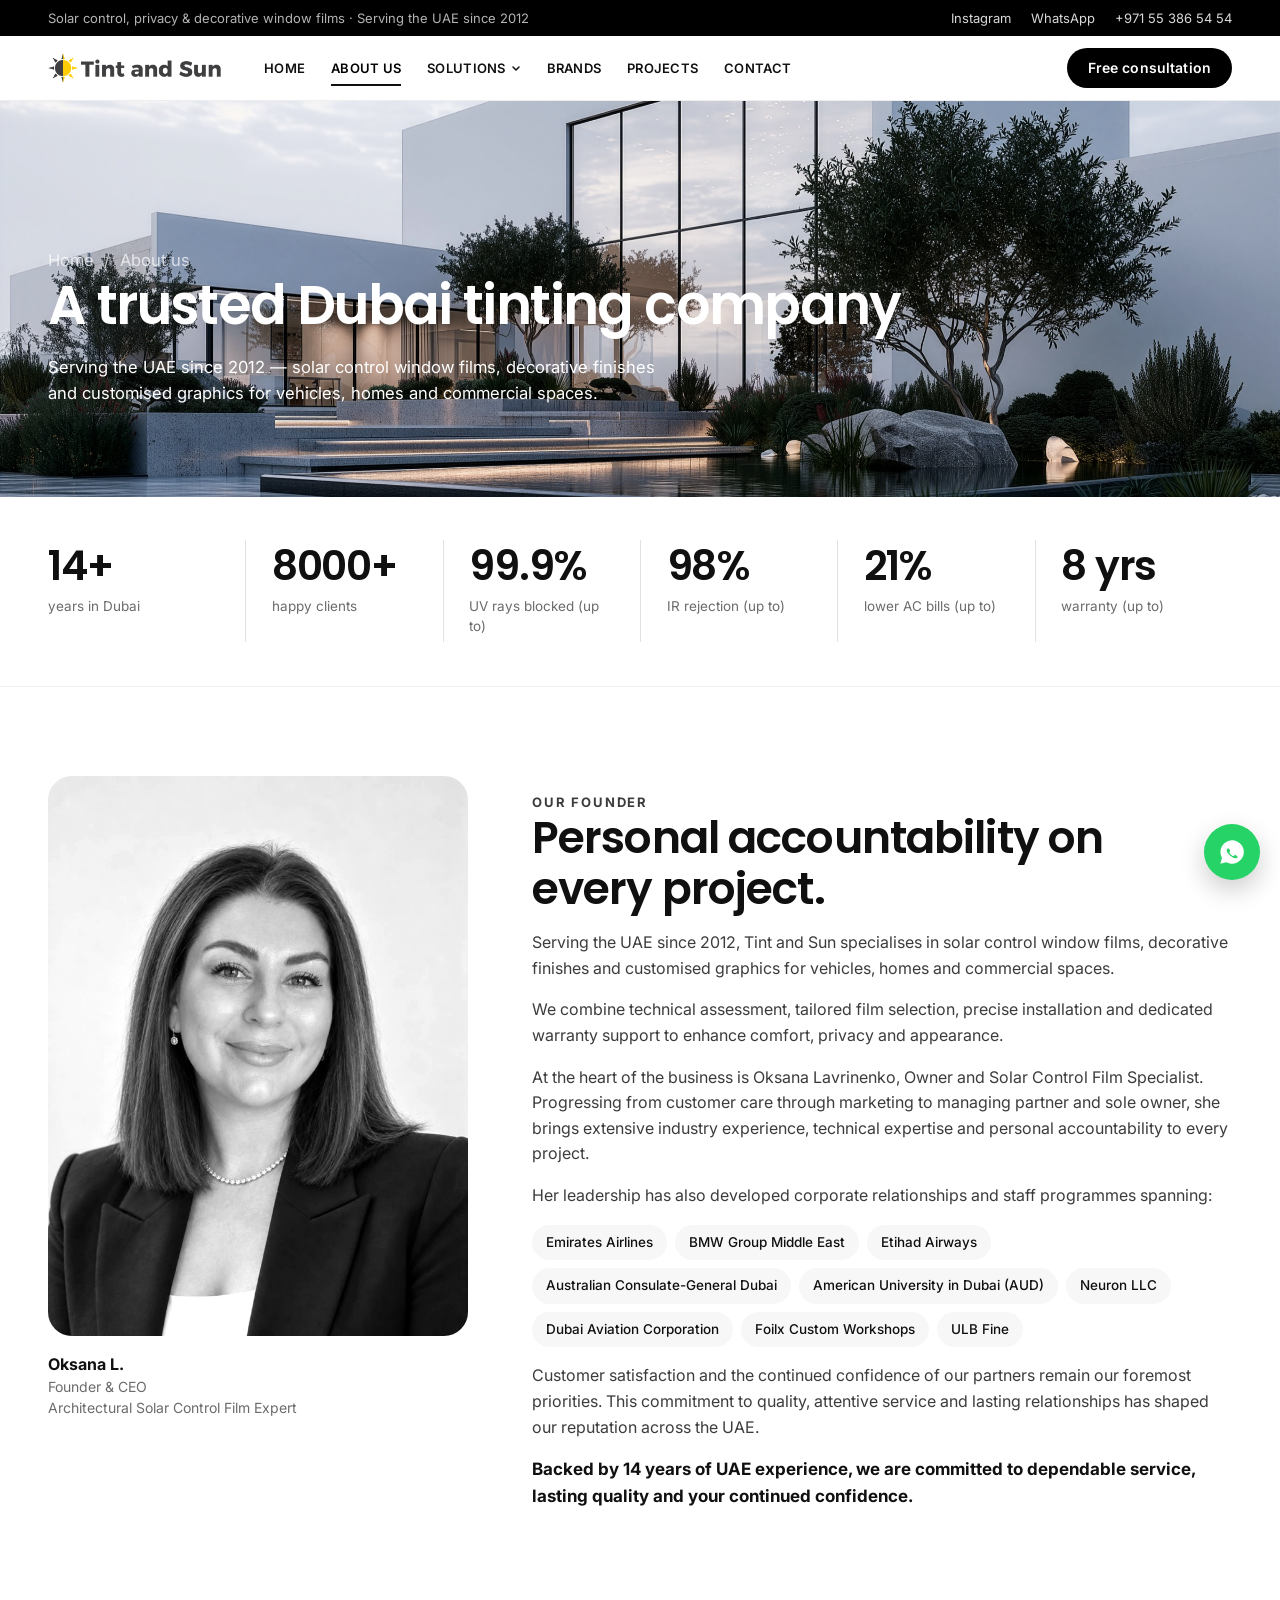
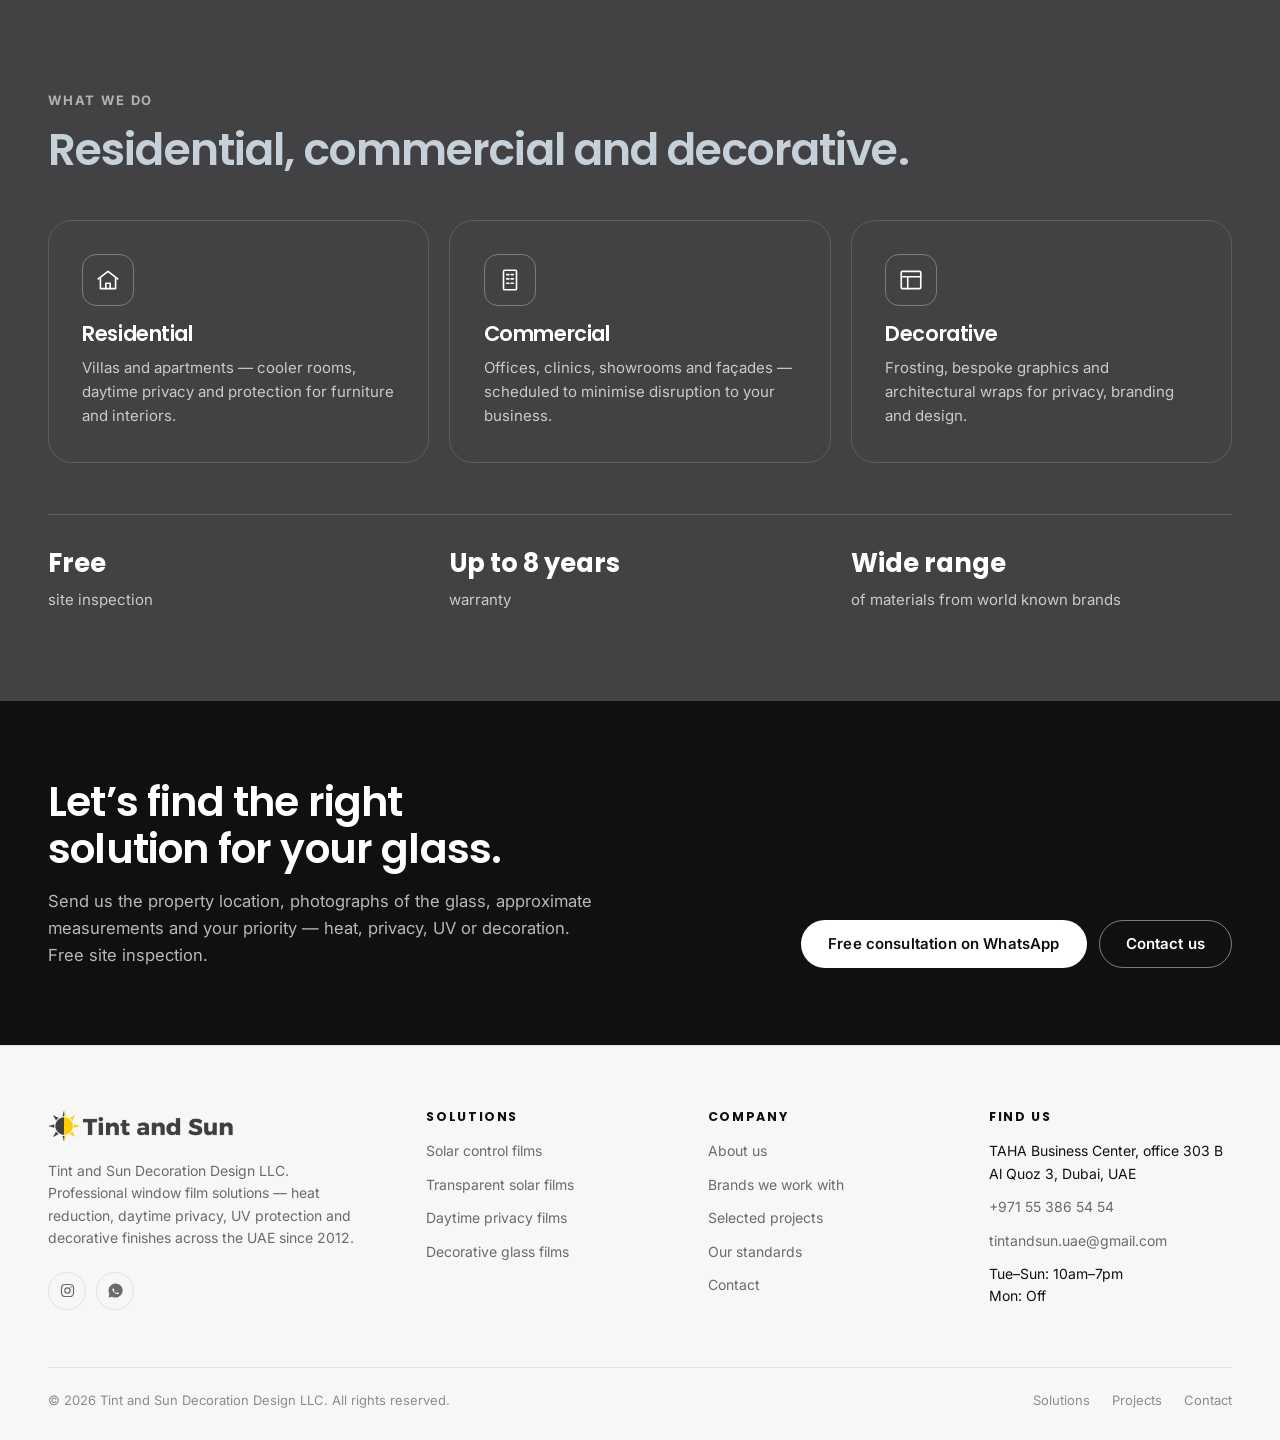
==== about.html @ 4c78ec6f "Tint and Sun website built from 2026 brochure Static multi-page site (8 pages) generated by build.py" ====
<!doctype html>
<html lang="en">
<head>
<meta charset="utf-8">
<meta name="viewport" content="width=device-width, initial-scale=1">
<title>About Us | Tint and Sun Dubai</title>
<meta name="description" content="A trusted Dubai tinting company since 2012, led by founder Oksana Lavrinenko, architectural solar control film expert.">
<link rel="icon" href="assets/img/favicon.png">
<link rel="preconnect" href="https://fonts.googleapis.com">
<link rel="preconnect" href="https://fonts.gstatic.com" crossorigin>
<link href="https://fonts.googleapis.com/css2?family=Inter:wght@400;500;600;700&family=Poppins:wght@300;400;500;600;700&display=swap" rel="stylesheet">
<link rel="stylesheet" href="assets/css/style.css?v=2">
</head>
<body>
<div class="utility">
  <div class="wrap">
    <div class="utility__left">
      <span class="utility__tag">Solar control, privacy &amp; decorative window films &middot; Serving the UAE since 2012</span>
    </div>
    <div class="utility__right">
      <a href="https://www.instagram.com/tint_and_sun/" target="_blank" rel="noopener">Instagram</a>
      <a href="https://wa.me/971553865454" target="_blank" rel="noopener">WhatsApp</a>
      <a href="tel:+971553865454">+971 55 386 54 54</a>
    </div>
  </div>
</div>

<header class="nav">
  <div class="wrap nav__inner">
    <a class="nav__logo" href="index.html" aria-label="Tint and Sun — home">
      <img src="assets/img/logo.png" alt="Tint and Sun">
    </a>
    <ul class="nav__menu"><li><a href="index.html">HOME</a></li><li><a href="about.html" class="is-active">ABOUT US</a></li><li class="nav__item--has-drop"><a href="solar-films.html">SOLUTIONS <svg width="10" height="10" viewBox="0 0 10 10" fill="none" aria-hidden="true"><path d="M2 4l3 3 3-3" stroke="currentColor" stroke-width="1.5" stroke-linecap="round" stroke-linejoin="round"/></svg></a><ul class="nav__drop"><li><a href="solar-films.html">SOLAR CONTROL FILMS</a></li><li><a href="privacy-films.html">DAYTIME PRIVACY FILMS</a></li><li><a href="decorative.html">DECORATIVE GLASS FILMS</a></li></ul></li><li><a href="brands.html">BRANDS</a></li><li><a href="projects.html">PROJECTS</a></li><li><a href="contact.html">CONTACT</a></li></ul>
    <div class="nav__actions">
      <a class="nav__phone" href="tel:+971553865454"><svg width="15" height="15" viewBox="0 0 16 16" fill="none" aria-hidden="true"><path d="M5.2 2.5 6.6 5 5.4 6.4a8.4 8.4 0 0 0 4.2 4.2L11 9.4l2.5 1.4v2.2c0 .6-.5 1-1.1 1C7 13.6 2.4 9 2.1 3.6c0-.6.4-1.1 1-1.1h2.1Z" stroke="currentColor" stroke-width="1.4" stroke-linejoin="round"/></svg>+971 55 386 54 54</a>
      <a class="btn btn--primary btn--sm" href="contact.html">Free consultation</a>
      <button class="nav__burger" type="button" aria-label="Menu" aria-expanded="false" aria-controls="drawer"><span></span></button>
    </div>
  </div>
</header>

<nav class="drawer" id="drawer" aria-label="Mobile">
  <ul><li><a href="index.html">HOME</a></li><li><a href="about.html">ABOUT US</a></li><li><a href="solar-films.html">SOLUTIONS</a><ul class="drawer__sub"><li><a href="solar-films.html">SOLAR CONTROL FILMS</a></li><li><a href="privacy-films.html">DAYTIME PRIVACY FILMS</a></li><li><a href="decorative.html">DECORATIVE GLASS FILMS</a></li></ul></li><li><a href="brands.html">BRANDS</a></li><li><a href="projects.html">PROJECTS</a></li><li><a href="contact.html">CONTACT</a></li></ul>
  <div class="drawer__cta">
    <a class="btn btn--primary" href="https://wa.me/971553865454" target="_blank" rel="noopener">Free consultation on WhatsApp</a>
    <a class="btn btn--ghost" href="tel:+971553865454">Call +971 55 386 54 54</a>
  </div>
</nav>
<main>
<section class="pagehero pagehero--img">
  <div class="pagehero__media"><img src="assets/img/hero.jpg" alt=""></div>
  <div class="wrap">
    <p class="pagehero__crumb"><a href="index.html">Home</a> &nbsp;/&nbsp; About us</p>
    <h1>A trusted Dubai tinting company</h1>
    <p>Serving the UAE since 2012 &mdash; solar control window films, decorative finishes and customised graphics for vehicles, homes and commercial spaces.</p>
  </div>
</section>

<section class="stats">
  <div class="wrap">
    <div class="stats__grid stats__grid--6">
      <div class="stats__item reveal"><div class="stats__num">14+</div><div class="stats__label">years in Dubai</div></div>
      <div class="stats__item reveal" data-delay="60"><div class="stats__num">8000+</div><div class="stats__label">happy clients</div></div>
      <div class="stats__item reveal" data-delay="120"><div class="stats__num">99.9%</div><div class="stats__label">UV rays blocked (up to)</div></div>
      <div class="stats__item reveal" data-delay="180"><div class="stats__num">98%</div><div class="stats__label">IR rejection (up to)</div></div>
      <div class="stats__item reveal" data-delay="240"><div class="stats__num">21%</div><div class="stats__label">lower AC bills (up to)</div></div>
      <div class="stats__item reveal" data-delay="300"><div class="stats__num">8 yrs</div><div class="stats__label">warranty (up to)</div></div>
    </div>
  </div>
</section>

<section class="section">
  <div class="wrap">
    <div class="founder">
      <figure class="founder__media reveal">
        <img src="assets/img/founder.jpg" alt="Oksana Lavrinenko, Founder and CEO of Tint and Sun">
        <figcaption><strong>Oksana L.</strong>Founder &amp; CEO<br>Architectural Solar Control Film Expert</figcaption>
      </figure>
      <div class="founder__text reveal" data-delay="100">
        <p class="eyebrow">Our founder</p>
        <h2 class="h-section">Personal accountability on every project.</h2>
        <p>Serving the UAE since 2012, Tint and Sun specialises in solar control window films, decorative finishes and customised graphics for vehicles, homes and commercial spaces.</p>
        <p>We combine technical assessment, tailored film selection, precise installation and dedicated warranty support to enhance comfort, privacy and appearance.</p>
        <p>At the heart of the business is Oksana Lavrinenko, Owner and Solar Control Film Specialist. Progressing from customer care through marketing to managing partner and sole owner, she brings extensive industry experience, technical expertise and personal accountability to every project.</p>
        <p>Her leadership has also developed corporate relationships and staff programmes spanning:</p>
        <ul class="chips">
          <li>Emirates Airlines</li><li>BMW Group Middle East</li><li>Etihad Airways</li><li>Australian Consulate-General Dubai</li>
          <li>American University in Dubai (AUD)</li><li>Neuron LLC</li><li>Dubai Aviation Corporation</li><li>Foilx Custom Workshops</li><li>ULB Fine</li>
        </ul>
        <p>Customer satisfaction and the continued confidence of our partners remain our foremost priorities. This commitment to quality, attentive service and lasting relationships has shaped our reputation across the UAE.</p>
        <p class="lead-strong">Backed by 14 years of UAE experience, we are committed to dependable service, lasting quality and your continued confidence.</p>
      </div>
    </div>
  </div>
</section>

<section class="section section--dark">
  <div class="wrap">
    <div class="section-head reveal">
      <p class="eyebrow">What we do</p>
      <h2 class="h-section">Residential, commercial and decorative.</h2>
    </div>
    <div class="grid grid--3">
      <div class="dark-card reveal"><span class="benefit__icon"><svg viewBox="0 0 24 24" fill="none" stroke="currentColor" stroke-width="1.5" stroke-linecap="round" stroke-linejoin="round" aria-hidden="true"><path d="M3 11 12 4l9 7"/><path d="M5 10v10h14V10"/><path d="M10 20v-5h4v5"/></svg></span><h3>Residential</h3><p>Villas and apartments &mdash; cooler rooms, daytime privacy and protection for furniture and interiors.</p></div>
      <div class="dark-card reveal" data-delay="80"><span class="benefit__icon"><svg viewBox="0 0 24 24" fill="none" stroke="currentColor" stroke-width="1.5" stroke-linecap="round" stroke-linejoin="round" aria-hidden="true"><rect x="6" y="3" width="12" height="18" rx="1"/><path d="M9 7h2M13 7h2M9 11h2M13 11h2M9 15h2M13 15h2"/></svg></span><h3>Commercial</h3><p>Offices, clinics, showrooms and façades &mdash; scheduled to minimise disruption to your business.</p></div>
      <div class="dark-card reveal" data-delay="160"><span class="benefit__icon"><svg viewBox="0 0 24 24" fill="none" stroke="currentColor" stroke-width="1.5" stroke-linecap="round" stroke-linejoin="round" aria-hidden="true"><rect x="3" y="4" width="18" height="16" rx="1"/><path d="M3 9h18M9 9v11"/></svg></span><h3>Decorative</h3><p>Frosting, bespoke graphics and architectural wraps for privacy, branding and design.</p></div>
    </div>
    <div class="facts reveal">
      <div><strong>Free</strong>site inspection</div>
      <div><strong>Up to 8 years</strong>warranty</div>
      <div><strong>Wide range</strong>of materials from world known brands</div>
    </div>
  </div>
</section>
</main>
<section class="cta-band">
  <div class="wrap">
    <div class="section-head--split section-head" style="margin-bottom:0">
      <div class="reveal">
        <h2>Let&rsquo;s find the right solution for your glass.</h2>
        <p>Send us the property location, photographs of the glass, approximate measurements and your priority &mdash; heat, privacy, UV or decoration. Free site inspection.</p>
      </div>
      <div class="btn-row reveal" style="margin-top:0">
        <a class="btn btn--primary" href="https://wa.me/971553865454" target="_blank" rel="noopener">Free consultation on WhatsApp</a>
        <a class="btn btn--ghost" href="contact.html">Contact us</a>
      </div>
    </div>
  </div>
</section>
<footer class="footer">
  <div class="wrap">
    <div class="footer__top">
      <div class="footer__brand">
        <img src="assets/img/logo.png" alt="Tint and Sun">
        <p>Tint and Sun Decoration Design LLC. Professional window film solutions &mdash; heat reduction, daytime privacy, UV protection and decorative finishes across the UAE since 2012.</p>
        <div class="footer__social">
          <a href="https://www.instagram.com/tint_and_sun/" target="_blank" rel="noopener" aria-label="Instagram"><svg viewBox="0 0 24 24" fill="none" stroke="currentColor" stroke-width="1.7"><rect x="3.5" y="3.5" width="17" height="17" rx="5"/><circle cx="12" cy="12" r="3.8"/><circle cx="17" cy="7" r="1" fill="currentColor" stroke="none"/></svg></a>
          <a href="https://wa.me/971553865454" target="_blank" rel="noopener" aria-label="WhatsApp"><svg viewBox="0 0 24 24" fill="currentColor"><path d="M12 2a10 10 0 0 0-8.6 15L2 22l5.2-1.3A10 10 0 1 0 12 2Zm5.2 14c-.2.6-1.2 1.2-1.7 1.2-.5.1-1 .1-1.6-.1-.4-.1-.9-.3-1.5-.6a11 11 0 0 1-4.2-3.8c-.3-.5-.7-1.2-.7-2s.4-1.2.6-1.4c.2-.2.4-.3.6-.3h.4c.1 0 .3 0 .5.4l.7 1.6c0 .1.1.3 0 .4l-.3.5-.2.3c-.1.1-.2.2 0 .5.2.3.6 1 1.3 1.6.9.8 1.6 1 1.9 1.2.2.1.4.1.5-.1l.6-.7c.2-.2.3-.2.5-.1l1.5.7c.2.1.4.2.4.3.1.1.1.4 0 .8Z"/></svg></a>
        </div>
      </div>

      <div>
        <h4>Solutions</h4>
        <ul>
          <li><a href="solar-films.html">Solar control films</a></li>
          <li><a href="solar-films.html#transparent">Transparent solar films</a></li>
          <li><a href="privacy-films.html">Daytime privacy films</a></li>
          <li><a href="decorative.html">Decorative glass films</a></li>
        </ul>
      </div>

      <div>
        <h4>Company</h4>
        <ul>
          <li><a href="about.html">About us</a></li>
          <li><a href="brands.html">Brands we work with</a></li>
          <li><a href="projects.html">Selected projects</a></li>
          <li><a href="contact.html#standards">Our standards</a></li>
          <li><a href="contact.html">Contact</a></li>
        </ul>
      </div>

      <div>
        <h4>Find us</h4>
        <ul>
          <li>TAHA Business Center, office 303 B<br>Al Quoz 3, Dubai, UAE</li>
          <li><a href="tel:+971553865454">+971 55 386 54 54</a></li>
          <li><a href="mailto:tintandsun.uae@gmail.com">tintandsun.uae@gmail.com</a></li>
          <li>Tue&ndash;Sun: 10am&ndash;7pm<br>Mon: Off</li>
        </ul>
      </div>
    </div>

    <div class="footer__bottom">
      <span>&copy; 2026 Tint and Sun Decoration Design LLC. All rights reserved.</span>
      <nav>
        <a href="solar-films.html">Solutions</a>
        <a href="projects.html">Projects</a>
        <a href="contact.html">Contact</a>
      </nav>
    </div>
  </div>
</footer>

<a class="fab" href="https://wa.me/971553865454" target="_blank" rel="noopener" aria-label="Chat on WhatsApp"><svg viewBox="0 0 24 24" fill="currentColor"><path d="M12 2a10 10 0 0 0-8.6 15L2 22l5.2-1.3A10 10 0 1 0 12 2Zm5.2 14c-.2.6-1.2 1.2-1.7 1.2-.5.1-1 .1-1.6-.1-.4-.1-.9-.3-1.5-.6a11 11 0 0 1-4.2-3.8c-.3-.5-.7-1.2-.7-2s.4-1.2.6-1.4c.2-.2.4-.3.6-.3h.4c.1 0 .3 0 .5.4l.7 1.6c0 .1.1.3 0 .4l-.3.5-.2.3c-.1.1-.2.2 0 .5.2.3.6 1 1.3 1.6.9.8 1.6 1 1.9 1.2.2.1.4.1.5-.1l.6-.7c.2-.2.3-.2.5-.1l1.5.7c.2.1.4.2.4.3.1.1.1.4 0 .8Z"/></svg></a>

<script src="assets/js/main.js"></script>
</body>
</html>
---- assets/css/style.css ----
/* =========================================================
   Tint & Sun — window film site (design system from tintandsun v1)
   ========================================================= */

:root{
  --black:#000000;
  --ink:#101010;
  --ink-2:#3c3c3c;
  --muted:#6b6b6b;
  --muted-2:#8c8c8c;
  --line:#e2e2e2;
  --line-soft:#eeeeee;
  --bg:#ffffff;
  --bg-alt:#f7f7f7;
  --bg-soft:#fafafa;
  --blue:#1428a0;
  --blue-link:#2189ff;
  --radius-card:16px;
  --radius-lg:24px;
  --radius-pill:100px;
  --nav-h:64px;
  --util-h:36px;
  --maxw:1440px;
  --pad:clamp(20px,4vw,48px);
  --ease:cubic-bezier(.25,.46,.45,.94);
}

*,*::before,*::after{box-sizing:border-box;}

html{-webkit-text-size-adjust:100%;scroll-behavior:smooth;scroll-padding-top:calc(var(--nav-h) + 20px);}

body{
  margin:0;
  background:var(--bg);
  color:var(--ink);
  font-family:"Inter","SamsungOne","Helvetica Neue",Helvetica,Arial,sans-serif;
  font-size:16px;
  line-height:1.6;
  -webkit-font-smoothing:antialiased;
  -moz-osx-font-smoothing:grayscale;
}

img{max-width:100%;display:block;}
a{color:inherit;text-decoration:none;}
button{font:inherit;color:inherit;}

h1,h2,h3,h4{
  font-family:"Poppins","SamsungSharpSans","Inter",Helvetica,Arial,sans-serif;
  font-weight:600;
  letter-spacing:-.02em;
  line-height:1.15;
  margin:0;
}

::selection{background:var(--ink);color:#fff;}

/* ---------- layout ---------- */
.wrap{max-width:var(--maxw);margin:0 auto;padding-left:var(--pad);padding-right:var(--pad);}
.wrap--narrow{max-width:1040px;}
.section{padding:clamp(56px,7vw,104px) 0;}
.section--alt{background:var(--bg-alt);}
.section--tight{padding:clamp(40px,5vw,72px) 0;}

.eyebrow{
  font-size:13px;font-weight:700;letter-spacing:.14em;text-transform:uppercase;
  color:var(--muted);margin:0 0 14px;
}
.h-section{font-size:clamp(28px,3.6vw,44px);}
.h-sub{
  margin:16px 0 0;max-width:62ch;color:var(--ink-2);
  font-size:clamp(15px,1.3vw,18px);
}
.section-head{margin-bottom:clamp(28px,3.5vw,48px);}
.section-head--split{display:flex;align-items:flex-end;justify-content:space-between;gap:24px;flex-wrap:wrap;}

/* ---------- buttons ---------- */
.btn{
  display:inline-flex;align-items:center;justify-content:center;gap:8px;
  height:48px;padding:0 26px;border-radius:var(--radius-pill);
  font-size:15px;font-weight:600;letter-spacing:.01em;
  border:1px solid transparent;cursor:pointer;white-space:nowrap;
  transition:background .25s var(--ease),color .25s var(--ease),border-color .25s var(--ease),transform .25s var(--ease);
}
.btn:hover{transform:translateY(-1px);}
.btn--primary{background:var(--black);color:#fff;}
.btn--primary:hover{background:#2b2b2b;}
.btn--ghost{border-color:var(--ink);color:var(--ink);background:transparent;}
.btn--ghost:hover{background:var(--ink);color:#fff;}
.btn--blue{background:var(--blue);color:#fff;}
.btn--blue:hover{background:#0d1f80;}
.btn--sm{height:40px;padding:0 20px;font-size:14px;}
.btn-row{display:flex;flex-wrap:wrap;gap:12px;margin-top:28px;}

.link-arrow{
  display:inline-flex;align-items:center;gap:6px;
  font-size:15px;font-weight:600;color:var(--blue-link);
}
.link-arrow svg{transition:transform .25s var(--ease);}
.link-arrow:hover svg{transform:translateX(4px);}

/* ---------- utility bar ---------- */
.utility{
  background:var(--black);color:#fff;font-size:13px;
  height:var(--util-h);display:flex;align-items:center;
}
.utility .wrap{display:flex;align-items:center;justify-content:space-between;gap:16px;width:100%;}
.utility a{color:#fff;opacity:.85;transition:opacity .2s;}
.utility a:hover{opacity:1;}
.utility__left{display:flex;gap:20px;align-items:center;}
.utility__right{display:flex;gap:20px;align-items:center;white-space:nowrap;}
.utility__tag{opacity:.7;}

/* ---------- nav ---------- */
.nav{
  position:sticky;top:0;z-index:80;
  background:rgba(255,255,255,.92);
  backdrop-filter:saturate(180%) blur(14px);
  -webkit-backdrop-filter:saturate(180%) blur(14px);
  border-bottom:1px solid var(--line-soft);
}
.nav__inner{display:flex;align-items:center;gap:24px;height:var(--nav-h);}
.nav__logo{flex:0 0 auto;display:flex;align-items:center;}
.nav__logo img{height:26px;width:auto;}
.nav__menu{
  display:flex;align-items:center;gap:4px;margin:0 auto 0 8px;
  list-style:none;padding:0;
}
.nav__menu > li{position:relative;}
.nav__menu a,.nav__menu button{
  display:flex;align-items:center;gap:5px;
  padding:0 11px;height:var(--nav-h);white-space:nowrap;
  font-size:13px;font-weight:600;letter-spacing:.02em;text-transform:uppercase;
  background:none;border:0;cursor:pointer;color:var(--ink);
  position:relative;transition:color .2s;
}
.nav__menu a::after{
  content:"";position:absolute;left:11px;right:11px;bottom:14px;height:2px;
  background:var(--ink);transform:scaleX(0);transform-origin:left;
  transition:transform .3s var(--ease);
}
.nav__menu a:hover::after,.nav__menu a.is-active::after{transform:scaleX(1);}
.nav__menu a.is-active{color:var(--black);}

.nav__drop{
  position:absolute;top:calc(var(--nav-h) - 6px);left:0;min-width:250px;
  background:#fff;border:1px solid var(--line);border-radius:var(--radius-card);
  box-shadow:0 18px 44px rgba(0,0,0,.12);
  padding:8px;list-style:none;margin:0;
  opacity:0;visibility:hidden;transform:translateY(8px);
  transition:opacity .22s var(--ease),transform .22s var(--ease),visibility .22s;
}
.nav__item--has-drop:hover .nav__drop,
.nav__item--has-drop:focus-within .nav__drop{opacity:1;visibility:visible;transform:translateY(0);}
.nav__drop a{height:44px;padding:0 14px;border-radius:10px;text-transform:uppercase;font-size:13px;}
.nav__drop a::after{display:none;}
.nav__drop a:hover{background:var(--bg-alt);}

.nav__actions{display:flex;align-items:center;gap:10px;flex:0 0 auto;}
.nav__phone{
  display:inline-flex;align-items:center;gap:7px;font-size:14px;font-weight:600;
  white-space:nowrap;
}
.nav__phone:hover{color:var(--blue);}

.nav__burger{
  display:none;width:44px;height:44px;border:0;background:none;cursor:pointer;
  align-items:center;justify-content:center;border-radius:50%;
}
.nav__burger:hover{background:var(--bg-alt);}
.nav__burger span{display:block;width:20px;height:2px;background:var(--ink);position:relative;transition:background .2s;}
.nav__burger span::before,.nav__burger span::after{
  content:"";position:absolute;left:0;width:20px;height:2px;background:var(--ink);
  transition:transform .3s var(--ease),top .3s var(--ease);
}
.nav__burger span::before{top:-6px;}
.nav__burger span::after{top:6px;}
body.menu-open .nav__burger span{background:transparent;}
body.menu-open .nav__burger span::before{top:0;transform:rotate(45deg);}
body.menu-open .nav__burger span::after{top:0;transform:rotate(-45deg);}

/* mobile drawer */
.drawer{
  position:fixed;inset:var(--nav-h) 0 0 0;z-index:70;background:#fff;
  padding:16px var(--pad) 48px;overflow-y:auto;
  transform:translateY(-8px);opacity:0;visibility:hidden;
  transition:opacity .28s var(--ease),transform .28s var(--ease),visibility .28s;
}
body.menu-open .drawer{opacity:1;visibility:visible;transform:translateY(0);}
.drawer ul{list-style:none;margin:0;padding:0;}
.drawer > ul > li{border-bottom:1px solid var(--line-soft);}
.drawer a{
  display:block;padding:17px 2px;font-size:15px;font-weight:600;
  letter-spacing:.04em;text-transform:uppercase;
}
.drawer__sub a{padding:12px 2px 12px 18px;font-size:13.5px;color:var(--muted);font-weight:500;}
.drawer__cta{margin-top:28px;display:flex;flex-direction:column;gap:10px;}
.drawer__cta .btn{width:100%;}

/* ---------- hero ---------- */
.hero{position:relative;isolation:isolate;overflow:hidden;background:#eef1f3;}
.hero__media{position:absolute;inset:0;z-index:-2;}
.hero__media img{width:100%;height:100%;object-fit:cover;object-position:center 62%;}
.hero__inner{
  min-height:min(92vh,780px);
  display:flex;flex-direction:column;justify-content:space-between;
  padding-top:clamp(40px,5vw,72px);padding-bottom:clamp(32px,4vw,56px);
}
.hero__content{max-width:660px;}
.hero__bottom{max-width:660px;}
.hero__eyebrow{
  display:inline-flex;align-items:center;gap:9px;
  font-size:12.5px;font-weight:700;letter-spacing:.16em;text-transform:uppercase;
  color:var(--ink-2);margin-bottom:22px;
}
.hero__eyebrow::before{content:"";width:26px;height:1.5px;background:var(--ink);}
.hero .hero__lede{
  margin:0;max-width:min(30ch,660px);
  font-family:"Poppins","SamsungSharpSans","Inter",Helvetica,Arial,sans-serif;
  font-size:clamp(25px,3.1vw,42px);font-weight:600;
  line-height:1.14;letter-spacing:-.03em;color:var(--ink);
}
.hero__note{margin-top:26px;font-size:13.5px;color:var(--muted);letter-spacing:.02em;}

/* page hero (inner pages) */
.pagehero{background:var(--bg-alt);padding:clamp(48px,6vw,88px) 0 clamp(40px,5vw,64px);border-bottom:1px solid var(--line-soft);}
.pagehero__crumb{font-size:13px;color:var(--muted);margin-bottom:16px;}
.pagehero__crumb a:hover{color:var(--ink);}
.pagehero h1{font-size:clamp(30px,4.4vw,54px);letter-spacing:-.03em;}
.pagehero p{margin:18px 0 0;max-width:64ch;color:var(--ink-2);font-size:clamp(15px,1.3vw,18px);}

/* ---------- stat bar ---------- */
.stats{border-bottom:1px solid var(--line-soft);}
.stats__grid{
  display:grid;grid-template-columns:repeat(4,1fr);
  padding:clamp(28px,3.4vw,44px) 0;
}
.stats__item{padding:6px clamp(12px,2vw,28px);border-left:1px solid var(--line);}
.stats__item:first-child{border-left:0;padding-left:0;}
.stats__num{
  font-family:"Poppins","Inter",sans-serif;font-weight:600;letter-spacing:-.03em;
  font-size:clamp(28px,3.2vw,42px);line-height:1;
}
.stats__label{margin-top:10px;font-size:13.5px;color:var(--muted);line-height:1.45;}

/* ---------- cards ---------- */
.grid{display:grid;gap:clamp(16px,1.6vw,24px);}
.grid--3{grid-template-columns:repeat(3,1fr);}
.grid--4{grid-template-columns:repeat(4,1fr);}
.grid--2{grid-template-columns:repeat(2,1fr);}

.card{
  position:relative;background:var(--bg-alt);border-radius:var(--radius-lg);
  padding:clamp(26px,2.6vw,38px);overflow:hidden;
  display:flex;flex-direction:column;
  transition:transform .35s var(--ease),box-shadow .35s var(--ease),background .35s var(--ease);
}
.card:hover{transform:translateY(-4px);box-shadow:0 20px 46px rgba(0,0,0,.09);}
.card--white{background:#fff;border:1px solid var(--line);}
.card__idx{font-size:13px;font-weight:700;color:var(--muted-2);letter-spacing:.1em;}
.card h3{font-size:clamp(19px,1.7vw,23px);margin-top:14px;line-height:1.25;}
.card p{color:var(--ink-2);font-size:15px;margin:12px 0 0;}
.card__foot{margin-top:auto;padding-top:26px;}
.card__icon{
  width:48px;height:48px;border-radius:14px;background:var(--ink);color:#fff;
  display:flex;align-items:center;justify-content:center;margin-bottom:20px;
}
.card__icon svg{width:24px;height:24px;}

/* service tile — tinted-glass panels, no photography */
.tile{
  position:relative;border-radius:var(--radius-lg);overflow:hidden;background:var(--bg-alt);
  min-height:430px;display:flex;flex-direction:column;justify-content:flex-end;
  padding:clamp(26px,2.6vw,36px);color:var(--ink);isolation:isolate;
  transition:transform .4s var(--ease),box-shadow .4s var(--ease);
}
.tile:hover{transform:translateY(-4px);box-shadow:0 24px 52px rgba(0,0,0,.12);}
.tile__glass{
  position:absolute;left:0;right:0;top:0;height:62%;z-index:-2;overflow:hidden;
}
.tile__glass::before{
  content:"";position:absolute;inset:-20% -10% 0 -10%;
  background:linear-gradient(150deg,#dfe6ea 0%,#f2f5f6 40%,#c9d4da 100%);
  transform:skewY(-4deg);transition:transform .8s var(--ease);
}
.tile:hover .tile__glass::before{transform:skewY(-4deg) scale(1.06);}
.tile__glass::after{
  content:"";position:absolute;inset:0;
  background:repeating-linear-gradient(105deg,rgba(255,255,255,.6) 0 1px,rgba(255,255,255,0) 1px 34px);
}
.tile--b .tile__glass::before{background:linear-gradient(150deg,#e7e3dc 0%,#f6f4f1 42%,#d6cec3 100%);}
.tile--c .tile__glass::before{background:linear-gradient(150deg,#dcdfe6 0%,#f3f4f7 42%,#c4c8d3 100%);}
.tile::after{
  content:"";position:absolute;inset:0;z-index:-1;
  background:linear-gradient(to top,#fff 34%,rgba(255,255,255,.86) 50%,rgba(255,255,255,0) 66%);
}
.tile h3{font-size:clamp(20px,1.8vw,25px);}
.tile p{margin:10px 0 0;color:var(--ink-2);font-size:15px;}
.tile .link-arrow{margin-top:20px;}
.tile .eyebrow{color:var(--ink-2);}

/* ---------- feature list ---------- */
.feature{
  display:flex;gap:18px;padding:26px 0;border-top:1px solid var(--line);
}
.feature:last-child{border-bottom:1px solid var(--line);}
.feature__no{
  font-size:13px;font-weight:700;color:var(--muted-2);min-width:34px;padding-top:4px;letter-spacing:.06em;
}
.feature h3{font-size:clamp(17px,1.5vw,21px);}
.feature p{margin:8px 0 0;color:var(--ink-2);font-size:15px;max-width:70ch;}

/* ---------- split ---------- */
.split{display:grid;grid-template-columns:1fr 1fr;gap:clamp(28px,4vw,72px);align-items:center;}
.split__media{border-radius:var(--radius-lg);overflow:hidden;background:var(--bg-alt);}
.split__media img{width:100%;height:100%;object-fit:cover;aspect-ratio:4/3;}
.split p{color:var(--ink-2);}
.split p + p{margin-top:16px;}

/* ---------- price ---------- */
.price-card{
  background:#fff;border:1px solid var(--line);border-radius:var(--radius-lg);
  padding:clamp(24px,2.4vw,34px);display:flex;flex-direction:column;
  transition:border-color .3s var(--ease),box-shadow .3s var(--ease),transform .3s var(--ease);
}
.price-card:hover{border-color:var(--ink);transform:translateY(-4px);box-shadow:0 18px 40px rgba(0,0,0,.08);}
.price-card--featured{background:var(--ink);color:#fff;border-color:var(--ink);}
.price-card--featured .price-card__type,
.price-card--featured .spec dt{color:rgba(255,255,255,.6);}
.price-card--featured .spec dd{color:#fff;}
.price-card--featured .spec div{border-color:rgba(255,255,255,.16);}
.price-card__badge{
  align-self:flex-start;font-size:11.5px;font-weight:700;letter-spacing:.12em;text-transform:uppercase;
  background:var(--blue);color:#fff;padding:6px 12px;border-radius:var(--radius-pill);margin-bottom:16px;
}
.price-card__type{font-size:12.5px;font-weight:700;letter-spacing:.13em;text-transform:uppercase;color:var(--muted);}
.price-card h3{font-size:clamp(20px,1.8vw,24px);margin-top:10px;}
.price-card__amount{
  font-family:"Poppins","Inter",sans-serif;font-weight:600;letter-spacing:-.03em;
  font-size:clamp(28px,3vw,38px);margin-top:20px;line-height:1;
}
.price-card__amount small{font-size:14px;font-weight:500;letter-spacing:0;color:var(--muted);display:block;margin-top:8px;}
.price-card--featured .price-card__amount small{color:rgba(255,255,255,.65);}

.spec{margin:24px 0 0;padding:0;}
.spec div{display:flex;justify-content:space-between;gap:16px;padding:11px 0;border-top:1px solid var(--line-soft);}
.spec dt{margin:0;font-size:13.5px;color:var(--muted);}
.spec dd{margin:0;font-size:13.5px;font-weight:600;text-align:right;}

.checklist{list-style:none;margin:22px 0 0;padding:0;}
.checklist li{position:relative;padding:8px 0 8px 28px;font-size:15px;color:var(--ink-2);}
.checklist li::before{
  content:"";position:absolute;left:2px;top:15px;width:13px;height:7px;
  border-left:2px solid var(--blue);border-bottom:2px solid var(--blue);
  transform:rotate(-45deg);
}
.checklist--light li{color:rgba(255,255,255,.86);}
.checklist--light li::before{border-color:#fff;}

/* table */
.table-scroll{overflow-x:auto;-webkit-overflow-scrolling:touch;border-radius:var(--radius-card);border:1px solid var(--line);}
table.spec-table{width:100%;border-collapse:collapse;min-width:760px;background:#fff;}
.spec-table th,.spec-table td{padding:16px 20px;text-align:left;font-size:14.5px;border-bottom:1px solid var(--line-soft);}
.spec-table thead th{
  background:var(--bg-alt);font-size:12px;font-weight:700;letter-spacing:.1em;text-transform:uppercase;color:var(--muted);
  white-space:nowrap;
}
.spec-table tbody tr:last-child td{border-bottom:0;}
.spec-table tbody tr:hover{background:var(--bg-soft);}
.spec-table td:first-child{font-weight:600;}
.spec-table .num{font-weight:600;white-space:nowrap;}

/* ---------- accordion ---------- */
.acc{border-top:1px solid var(--line);}
.acc__item{border-bottom:1px solid var(--line);}
.acc__btn{
  width:100%;background:none;border:0;cursor:pointer;text-align:left;
  display:flex;align-items:flex-start;justify-content:space-between;gap:24px;
  padding:24px 0;font-size:clamp(16px,1.4vw,19px);font-weight:600;
  font-family:"Poppins","Inter",sans-serif;letter-spacing:-.01em;
  transition:color .2s;
}
.acc__btn:hover{color:var(--blue);}
.acc__sign{position:relative;flex:0 0 auto;width:18px;height:18px;margin-top:5px;}
.acc__sign::before,.acc__sign::after{
  content:"";position:absolute;left:0;top:8px;width:18px;height:2px;background:currentColor;
  transition:transform .3s var(--ease);
}
.acc__sign::after{transform:rotate(90deg);}
.acc__item.is-open .acc__sign::after{transform:rotate(0);}
.acc__panel{overflow:hidden;height:0;transition:height .35s var(--ease);}
.acc__panel-inner{padding:0 0 26px;max-width:78ch;color:var(--ink-2);font-size:15.5px;}
.acc__panel-inner p{margin:0 0 12px;}
.acc__panel-inner p:last-child{margin-bottom:0;}
.acc__panel-inner ul{margin:12px 0 0;padding-left:20px;}
.acc__panel-inner li{margin-bottom:8px;}

/* ---------- gallery ---------- */
.gal{display:grid;grid-template-columns:repeat(3,1fr);gap:clamp(12px,1.4vw,20px);}
.gal__cell{
  position:relative;border-radius:var(--radius-card);overflow:hidden;background:var(--bg-alt);
  aspect-ratio:4/3;display:flex;align-items:flex-end;padding:20px;
}
.gal__cell img{position:absolute;inset:0;width:100%;height:100%;object-fit:cover;transition:transform .7s var(--ease);}
.gal__cell:hover img{transform:scale(1.05);}
.gal__cell span{
  position:relative;z-index:1;font-size:13px;font-weight:600;letter-spacing:.06em;text-transform:uppercase;
  color:var(--ink);background:rgba(255,255,255,.9);padding:8px 14px;border-radius:var(--radius-pill);
  backdrop-filter:blur(6px);
}
.gal__placeholder{
  position:absolute;inset:0;
  background:linear-gradient(135deg,#eceef0 0%,#f7f8f9 48%,#e3e6e9 100%);
}
.gal__placeholder::after{
  content:"";position:absolute;inset:0;
  background:repeating-linear-gradient(115deg,rgba(255,255,255,.55) 0 2px,transparent 2px 26px);
}

/* ---------- partners ---------- */
.brands{display:grid;grid-template-columns:repeat(4,1fr);gap:1px;background:var(--line);border:1px solid var(--line);border-radius:var(--radius-card);overflow:hidden;}
.brand{
  background:#fff;display:flex;align-items:center;justify-content:center;
  min-height:118px;padding:20px;
  font-family:"Poppins","Inter",sans-serif;font-weight:600;font-size:clamp(15px,1.4vw,19px);
  letter-spacing:-.01em;color:var(--ink-2);
  transition:background .3s var(--ease),color .3s var(--ease);
}
.brand:hover{background:var(--bg-alt);color:var(--black);}

/* ---------- contact ---------- */
.contact-grid{display:grid;grid-template-columns:0.85fr 1.15fr;gap:clamp(32px,4vw,72px);}
.info-block + .info-block{margin-top:30px;padding-top:30px;border-top:1px solid var(--line);}
.info-block h3{font-size:12.5px;font-weight:700;letter-spacing:.13em;text-transform:uppercase;color:var(--muted);}
.info-block p,.info-block a{display:block;margin:10px 0 0;font-size:16.5px;line-height:1.5;}
.info-block a:hover{color:var(--blue);}

.form{display:grid;gap:16px;}
.form__row{display:grid;grid-template-columns:1fr 1fr;gap:16px;}
.field{position:relative;}
.field label{
  position:absolute;left:16px;top:16px;font-size:15px;color:var(--muted);
  pointer-events:none;transition:all .2s var(--ease);background:#fff;padding:0 5px;
}
.field input,.field textarea{
  width:100%;padding:16px;border:1px solid var(--line);border-radius:10px;
  font:inherit;font-size:15px;background:#fff;color:var(--ink);
  transition:border-color .2s,box-shadow .2s;
}
.field textarea{min-height:150px;resize:vertical;}
.field input:focus,.field textarea:focus{
  outline:none;border-color:var(--ink);box-shadow:0 0 0 3px rgba(0,0,0,.06);
}
.field input:focus + label,
.field input:not(:placeholder-shown) + label,
.field textarea:focus + label,
.field textarea:not(:placeholder-shown) + label{
  top:-9px;left:12px;font-size:12px;color:var(--ink);font-weight:600;
}
.form__note{font-size:13px;color:var(--muted);}
.form__ok{
  display:none;padding:14px 18px;border-radius:10px;background:#eef7ee;color:#1c6b2b;
  font-size:14.5px;font-weight:600;
}
.form__ok.is-visible{display:block;}

.map{border-radius:var(--radius-lg);overflow:hidden;border:1px solid var(--line);background:var(--bg-alt);}
.map iframe{width:100%;height:420px;border:0;display:block;filter:grayscale(1) contrast(1.05);transition:filter .4s var(--ease);}
.map:hover iframe{filter:grayscale(0);}

/* ---------- cta band ---------- */
.cta-band{background:var(--ink);color:#fff;}
.cta-band .wrap{padding-top:clamp(52px,6vw,84px);padding-bottom:clamp(52px,6vw,84px);}
.cta-band h2{font-size:clamp(26px,3.2vw,42px);max-width:20ch;}
.cta-band p{color:rgba(255,255,255,.7);margin:16px 0 0;max-width:56ch;font-size:clamp(15px,1.3vw,17px);}
.cta-band .btn--primary{background:#fff;color:var(--ink);}
.cta-band .btn--primary:hover{background:#e6e6e6;}
.cta-band .btn--ghost{border-color:rgba(255,255,255,.45);color:#fff;}
.cta-band .btn--ghost:hover{background:#fff;color:var(--ink);border-color:#fff;}

/* ---------- footer ---------- */
.footer{background:var(--bg-alt);border-top:1px solid var(--line);padding:clamp(48px,5vw,72px) 0 0;font-size:14px;}
.footer__top{display:grid;grid-template-columns:1.4fr repeat(3,1fr);gap:clamp(28px,3vw,48px);padding-bottom:48px;}
.footer__brand img{height:26px;margin-bottom:18px;}
.footer__brand p{color:var(--muted);max-width:34ch;margin:0;line-height:1.6;}
.footer h4{font-size:12.5px;font-weight:700;letter-spacing:.13em;text-transform:uppercase;color:var(--ink);margin-bottom:16px;}
.footer ul{list-style:none;margin:0;padding:0;}
.footer li{margin-bottom:11px;}
.footer li a{color:var(--muted);transition:color .2s;}
.footer li a:hover{color:var(--ink);}
.footer__social{display:flex;gap:10px;margin-top:22px;}
.footer__social a{
  width:38px;height:38px;border:1px solid var(--line);border-radius:50%;
  display:flex;align-items:center;justify-content:center;color:var(--muted);
  transition:background .25s var(--ease),color .25s var(--ease),border-color .25s var(--ease);
}
.footer__social a:hover{background:var(--ink);color:#fff;border-color:var(--ink);}
.footer__social svg{width:17px;height:17px;}
.footer__bottom{
  border-top:1px solid var(--line);padding:22px 0 30px;
  display:flex;justify-content:space-between;gap:16px;flex-wrap:wrap;
  color:var(--muted-2);font-size:13px;
}
.footer__bottom nav{display:flex;gap:22px;flex-wrap:wrap;}

/* ---------- whatsapp fab ---------- */
.fab{
  position:fixed;right:20px;bottom:20px;z-index:60;
  width:56px;height:56px;border-radius:50%;background:#25d366;color:#fff;
  display:flex;align-items:center;justify-content:center;
  box-shadow:0 10px 26px rgba(0,0,0,.2);
  transition:transform .3s var(--ease);
}
.fab:hover{transform:scale(1.07);}
.fab svg{width:28px;height:28px;}

/* ---------- reveal ---------- */
.reveal{opacity:0;transform:translateY(18px);transition:opacity .7s var(--ease),transform .7s var(--ease);}
.reveal.is-in{opacity:1;transform:none;}

@media (prefers-reduced-motion:reduce){
  *,*::before,*::after{animation:none!important;transition-duration:.01ms!important;}
  .reveal{opacity:1;transform:none;}
  html{scroll-behavior:auto;}
}

/* ---------- responsive ---------- */
@media (max-width:1320px){
  .nav__phone{display:none;}
}
@media (max-width:1180px){
  .nav__menu a,.nav__menu button{padding:0 8px;font-size:12px;}
  .nav__menu a::after{left:8px;right:8px;}
  .nav__logo img{height:23px;}
}
@media (max-width:1040px){
  .nav__menu,.nav__phone{display:none;}
  .nav__burger{display:flex;}
  .nav__inner{justify-content:space-between;}
  .grid--4{grid-template-columns:repeat(2,1fr);}
  .grid--3{grid-template-columns:repeat(2,1fr);}
  .stats__grid{grid-template-columns:repeat(2,1fr);gap:26px 0;}
  .stats__item:nth-child(3){border-left:0;padding-left:0;}
  .contact-grid{grid-template-columns:1fr;}
  .split{grid-template-columns:1fr;}
  .footer__top{grid-template-columns:1fr 1fr;}
  .brands{grid-template-columns:repeat(3,1fr);}
}
@media (max-width:760px){
  :root{--pad:20px;}
  .utility__left{display:none;}
  .utility .wrap{justify-content:center;}
  .grid--3,.grid--2,.grid--4{grid-template-columns:1fr;}
  .gal{grid-template-columns:1fr 1fr;}

  .hero::before{background:linear-gradient(180deg,rgba(255,255,255,.94) 0%,rgba(255,255,255,.86) 46%,rgba(255,255,255,.35) 100%);}
  .hero__inner{min-height:auto;padding-top:64px;padding-bottom:72px;}
  .form__row{grid-template-columns:1fr;}
  .footer__top{grid-template-columns:1fr;gap:34px;}
  .brands{grid-template-columns:repeat(2,1fr);}
  .tile{min-height:340px;}
  .section-head--split{align-items:flex-start;}
}
@media (max-width:460px){
  .gal{grid-template-columns:1fr;}

  .stats__grid{grid-template-columns:1fr;}
  .stats__item{border-left:0;padding-left:0;}
  .btn{width:100%;}
  .btn-row{flex-direction:column;}
}

/* =========================================================
   Brochure 2026 additions
   ========================================================= */
:root{--slate:#8b9aa5;--slate-2:#5b6f7c;--charcoal:#424244;--sun:#f6b73c;}

/* dark photo hero */
.hero--dark{background:#1b1f22;color:#fff;}
.hero--dark .hero__media img{object-position:center 55%;}
.hero--dark::before{
  content:"";position:absolute;inset:0;z-index:-1;
  background:linear-gradient(180deg,rgba(0,0,0,.28) 0%,rgba(0,0,0,0) 30%,rgba(0,0,0,.1) 55%,rgba(0,0,0,.72) 100%);
}
.hero--dark .hero__eyebrow{color:rgba(255,255,255,.85);}
.hero--dark .hero__eyebrow::before{background:#fff;}
.hero__title{
  font-size:clamp(40px,6.4vw,92px);line-height:1;letter-spacing:-.035em;max-width:11ch;color:#fff;
}
.hero--dark .hero__bottom{max-width:760px;}
.hero__tags{margin:0;font-size:clamp(16px,1.5vw,20px);font-weight:600;color:#fff;}
.hero--dark .hero__note{color:rgba(255,255,255,.75);margin-top:10px;font-size:15px;}
.btn--light{background:#fff;color:var(--ink);}
.btn--light:hover{background:#e9e9e9;}
.btn--ghost-light{border-color:rgba(255,255,255,.6);color:#fff;}
.btn--ghost-light:hover{background:#fff;color:var(--ink);border-color:#fff;}

/* image page hero */
.pagehero h1{color:var(--slate-2);}
.pagehero--img{position:relative;isolation:isolate;overflow:hidden;background:#1b1f22;border:0;}
.pagehero__media{position:absolute;inset:0;z-index:-1;}
.pagehero__media img{width:100%;height:100%;object-fit:cover;object-position:center 60%;}
.pagehero--img::before{content:"";position:absolute;inset:0;z-index:-1;background:linear-gradient(90deg,rgba(0,0,0,.78) 0%,rgba(0,0,0,.5) 55%,rgba(0,0,0,.3) 100%);}
.pagehero--img,.pagehero--img h1,.pagehero--img p{color:#fff;}
.pagehero--img .pagehero__crumb{color:rgba(255,255,255,.7);}
.pagehero--img{padding:clamp(80px,10vw,150px) 0 clamp(56px,7vw,96px);}

/* 6-up stats */
.stats__grid--6{grid-template-columns:repeat(6,1fr);}

/* photo tiles */
.photo-tile{
  position:relative;display:flex;flex-direction:column;border-radius:var(--radius-lg);overflow:hidden;
  background:var(--bg-alt);transition:transform .4s var(--ease),box-shadow .4s var(--ease);
}
.photo-tile:hover{transform:translateY(-4px);box-shadow:0 24px 52px rgba(0,0,0,.12);}
.photo-tile img{width:100%;aspect-ratio:4/3;object-fit:cover;transition:transform .8s var(--ease);}
.photo-tile:hover img{transform:scale(1.05);}
.photo-tile > div{padding:22px 24px 26px;display:flex;flex-direction:column;flex:1;}
.photo-tile .eyebrow{margin-bottom:6px;}
.photo-tile h3{font-size:clamp(18px,1.6vw,22px);}
.photo-tile p{margin:8px 0 0;color:var(--ink-2);font-size:14.5px;}
.photo-tile .link-arrow{margin-top:auto;padding-top:18px;}

/* note band (tier notes) */
.note-band{
  margin-top:clamp(20px,2vw,28px);background:var(--slate);color:#fff;border-radius:var(--radius-card);
  padding:clamp(20px,2.4vw,30px);display:grid;grid-template-columns:repeat(2,1fr);gap:10px 32px;
}
.note-band p{margin:0;font-size:14.5px;}
.price-card .price-card__type{color:var(--slate-2);}

/* sectors list */
.sectors{list-style:none;padding:0;margin:26px 0 0;display:flex;flex-wrap:wrap;gap:10px;}
.sectors li{
  display:inline-flex;align-items:center;gap:8px;padding:8px 16px 8px 12px;border:1px solid var(--line);
  border-radius:var(--radius-pill);font-size:14px;font-weight:600;
}
.sectors svg{width:20px;height:20px;}

/* dark section */
.section--dark{background:var(--charcoal);color:#fff;}
.section--dark .eyebrow{color:rgba(255,255,255,.6);}
.section--dark .h-section{color:#c5d0d8;}
.dark-card{border:1px solid rgba(255,255,255,.14);border-radius:var(--radius-lg);padding:clamp(24px,2.6vw,34px);}
.dark-card h3{margin-top:16px;font-size:21px;}
.dark-card p{margin:10px 0 0;color:rgba(255,255,255,.72);font-size:15px;}
.dark-card .benefit__icon{color:#fff;border-color:rgba(255,255,255,.3);}
.facts{display:grid;grid-template-columns:repeat(3,1fr);gap:20px;margin-top:clamp(32px,4vw,52px);padding-top:28px;border-top:1px solid rgba(255,255,255,.14);}
.facts div{color:rgba(255,255,255,.72);font-size:15px;}
.facts strong{display:block;color:#fff;font-family:"Poppins",sans-serif;font-size:clamp(20px,2vw,26px);margin-bottom:4px;}

/* founder */
.founder{display:grid;grid-template-columns:minmax(260px,.75fr) 1.25fr;gap:clamp(32px,5vw,80px);align-items:start;}
.founder__media{margin:0;position:sticky;top:calc(var(--nav-h) + 24px);}
.founder__media img{width:100%;aspect-ratio:3/4;object-fit:cover;object-position:top;border-radius:var(--radius-lg);filter:grayscale(1);}
.founder__media figcaption{margin-top:16px;font-size:14px;color:var(--muted);line-height:1.5;}
.founder__media figcaption strong{display:block;color:var(--ink);font-size:16px;}
.founder__text p{color:var(--ink-2);margin:16px 0 0;}
.founder__text .h-section{margin-bottom:8px;}
.lead-strong{font-weight:700;color:var(--ink)!important;font-size:17px;}
.chips{list-style:none;padding:0;margin:16px 0 0;display:flex;flex-wrap:wrap;gap:8px;}
.chips li{background:var(--bg-alt);border-radius:var(--radius-pill);padding:7px 14px;font-size:13.5px;font-weight:500;}

/* science */
.science{background:var(--bg-alt);border-radius:var(--radius-lg);padding:clamp(24px,3vw,44px);}
.science__labels{display:grid;grid-template-columns:1fr 1fr;gap:24px;}
.science__labels h3{font-size:17px;}
.science__labels p{margin:6px 0 0;color:var(--ink-2);font-size:14.5px;}
.science__svg{width:100%;height:auto;margin-top:16px;display:block;}
.metrics{margin-top:clamp(20px,2vw,28px);}
.metric{border-top:2px solid var(--ink);padding-top:18px;}
.metric span{font-size:13px;font-weight:700;letter-spacing:.1em;text-transform:uppercase;color:var(--muted);}
.metric em{font-style:normal;text-transform:none;letter-spacing:0;font-weight:500;}
.metric strong{display:block;font-family:"Poppins",sans-serif;font-size:clamp(22px,2.2vw,30px);margin-top:8px;letter-spacing:-.02em;}
.metric p{margin:6px 0 0;color:var(--ink-2);font-size:15px;}

/* benefits */
.benefits{display:grid;grid-template-columns:repeat(6,1fr);gap:clamp(16px,2vw,28px);}
.benefit h3{font-size:17px;margin-top:16px;}
.benefit p{margin:6px 0 0;font-size:14.5px;color:var(--ink-2);}
.benefit__icon{
  width:52px;height:52px;border:1px solid var(--line);border-radius:14px;display:flex;align-items:center;justify-content:center;color:var(--ink);
}
.benefit__icon svg{width:26px;height:26px;}

/* shade swatches */
.swatches{display:grid;grid-template-columns:repeat(7,1fr);gap:clamp(10px,1.4vw,18px);}
.swatches--4{grid-template-columns:repeat(4,1fr);margin-top:clamp(32px,4vw,56px);}
.swatch strong{display:block;margin-top:12px;font-family:"Poppins",sans-serif;font-size:20px;}
.swatch span{font-size:13.5px;color:var(--muted);}
.swatch__glass{
  position:relative;aspect-ratio:3/4;border-radius:var(--radius-card);overflow:hidden;
  background:url(../img/privacy-inside.jpg) center/cover;border:1px solid var(--line);
}
.swatch__glass::after{content:"";position:absolute;inset:0;background:#14191c;opacity:var(--tint);}

/* outside / inside compare */
.compare{display:grid;grid-template-columns:1fr 1fr;gap:clamp(12px,1.6vw,24px);}
.compare__item{margin:0;position:relative;border-radius:var(--radius-lg);overflow:hidden;}
.compare__item img{width:100%;aspect-ratio:16/10;object-fit:cover;}
.compare__item figcaption{
  position:absolute;left:16px;top:16px;background:rgba(255,255,255,.92);padding:7px 14px;border-radius:var(--radius-pill);
  font-size:12.5px;font-weight:700;letter-spacing:.12em;text-transform:uppercase;
}
.callout{
  margin:clamp(20px,2vw,28px) 0 0;padding:18px 22px;border-left:3px solid var(--slate);background:var(--bg-alt);
  border-radius:0 var(--radius-card) var(--radius-card) 0;color:var(--ink-2);max-width:80ch;
}

/* decorative */
.decor-grid{display:grid;grid-template-columns:repeat(3,1fr);gap:clamp(16px,2vw,28px);}
.decor{margin:0;}
.decor img{width:100%;aspect-ratio:669/816;object-fit:cover;border-radius:var(--radius-lg);}
.decor h3{font-size:19px;margin-top:16px;}
.decor p{margin:6px 0 0;color:var(--ink-2);font-size:14.5px;}

/* logo brands */
.brands--logos .brand{min-height:140px;padding:28px;}
.brands--logos .brand img{max-height:64px;max-width:80%;width:auto;object-fit:contain;filter:grayscale(1);opacity:.8;transition:filter .3s,opacity .3s;}
.brands--logos .brand:hover img{filter:none;opacity:1;}
.split--text{align-items:start;}
.split--text p{margin:0;font-size:clamp(16px,1.3vw,18px);}

/* contact */
.sendus{background:var(--bg-alt);border-radius:var(--radius-card);padding:22px 24px;margin-bottom:24px;}
.sendus h3{font-size:12.5px;font-weight:700;letter-spacing:.13em;text-transform:uppercase;color:var(--muted);}
.sendus .checklist{margin-top:8px;}
.sendus .checklist li{padding:5px 0 5px 28px;}
.sendus .checklist li::before{top:12px;}

/* steps */
.steps{list-style:none;margin:0;padding:0;display:grid;grid-template-columns:repeat(5,1fr);gap:clamp(14px,1.6vw,22px);}
.step{background:#fff;border:1px solid var(--line);border-radius:var(--radius-lg);padding:clamp(22px,2vw,28px);}
.step__no{font-family:"Poppins",sans-serif;font-weight:600;font-size:34px;color:var(--slate);line-height:1;}
.step h3{font-size:18px;margin-top:16px;}
.step p{margin:8px 0 0;font-size:14.5px;color:var(--ink-2);}

.checklist li::before{border-color:var(--slate-2);}

@media (max-width:1180px){
  .benefits{grid-template-columns:repeat(3,1fr);}
  .steps{grid-template-columns:repeat(3,1fr);}
  .stats__grid--6{grid-template-columns:repeat(3,1fr);gap:26px 0;}
  .stats__grid--6 .stats__item:nth-child(4){border-left:0;padding-left:0;}
}
@media (max-width:1040px){
  .swatches{grid-template-columns:repeat(4,1fr);}
  .decor-grid{grid-template-columns:repeat(2,1fr);}
  .founder{grid-template-columns:1fr;}
  .founder__media{position:static;max-width:420px;}
  .stats__grid--6 .stats__item:nth-child(3){border-left:1px solid var(--line);padding-left:clamp(12px,2vw,28px);}
}
@media (max-width:760px){
  .hero--dark::before{background:linear-gradient(180deg,rgba(0,0,0,.35) 0%,rgba(0,0,0,.2) 40%,rgba(0,0,0,.75) 100%);}
  .hero--dark .hero__inner{min-height:88vh;}
  .benefits,.steps{grid-template-columns:1fr 1fr;}
  .swatches,.swatches--4{grid-template-columns:repeat(2,1fr);}
  .compare,.science__labels,.note-band,.facts{grid-template-columns:1fr;}
  .stats__grid--6{grid-template-columns:1fr 1fr;}
  .stats__grid--6 .stats__item{border-left:0;padding-left:0;}
  .brands--logos{grid-template-columns:repeat(2,1fr);}
}
@media (max-width:460px){
  .decor-grid{grid-template-columns:1fr;}
  .steps{grid-template-columns:1fr;}
}

/* brochure logo (sun + "Tint and Sun") */
.nav__logo img{height:30px;}
.footer__brand img{height:32px;}
@media (max-width:1180px){.nav__logo img{height:27px;}}
@media (max-width:460px){.nav__logo img{height:24px;}}
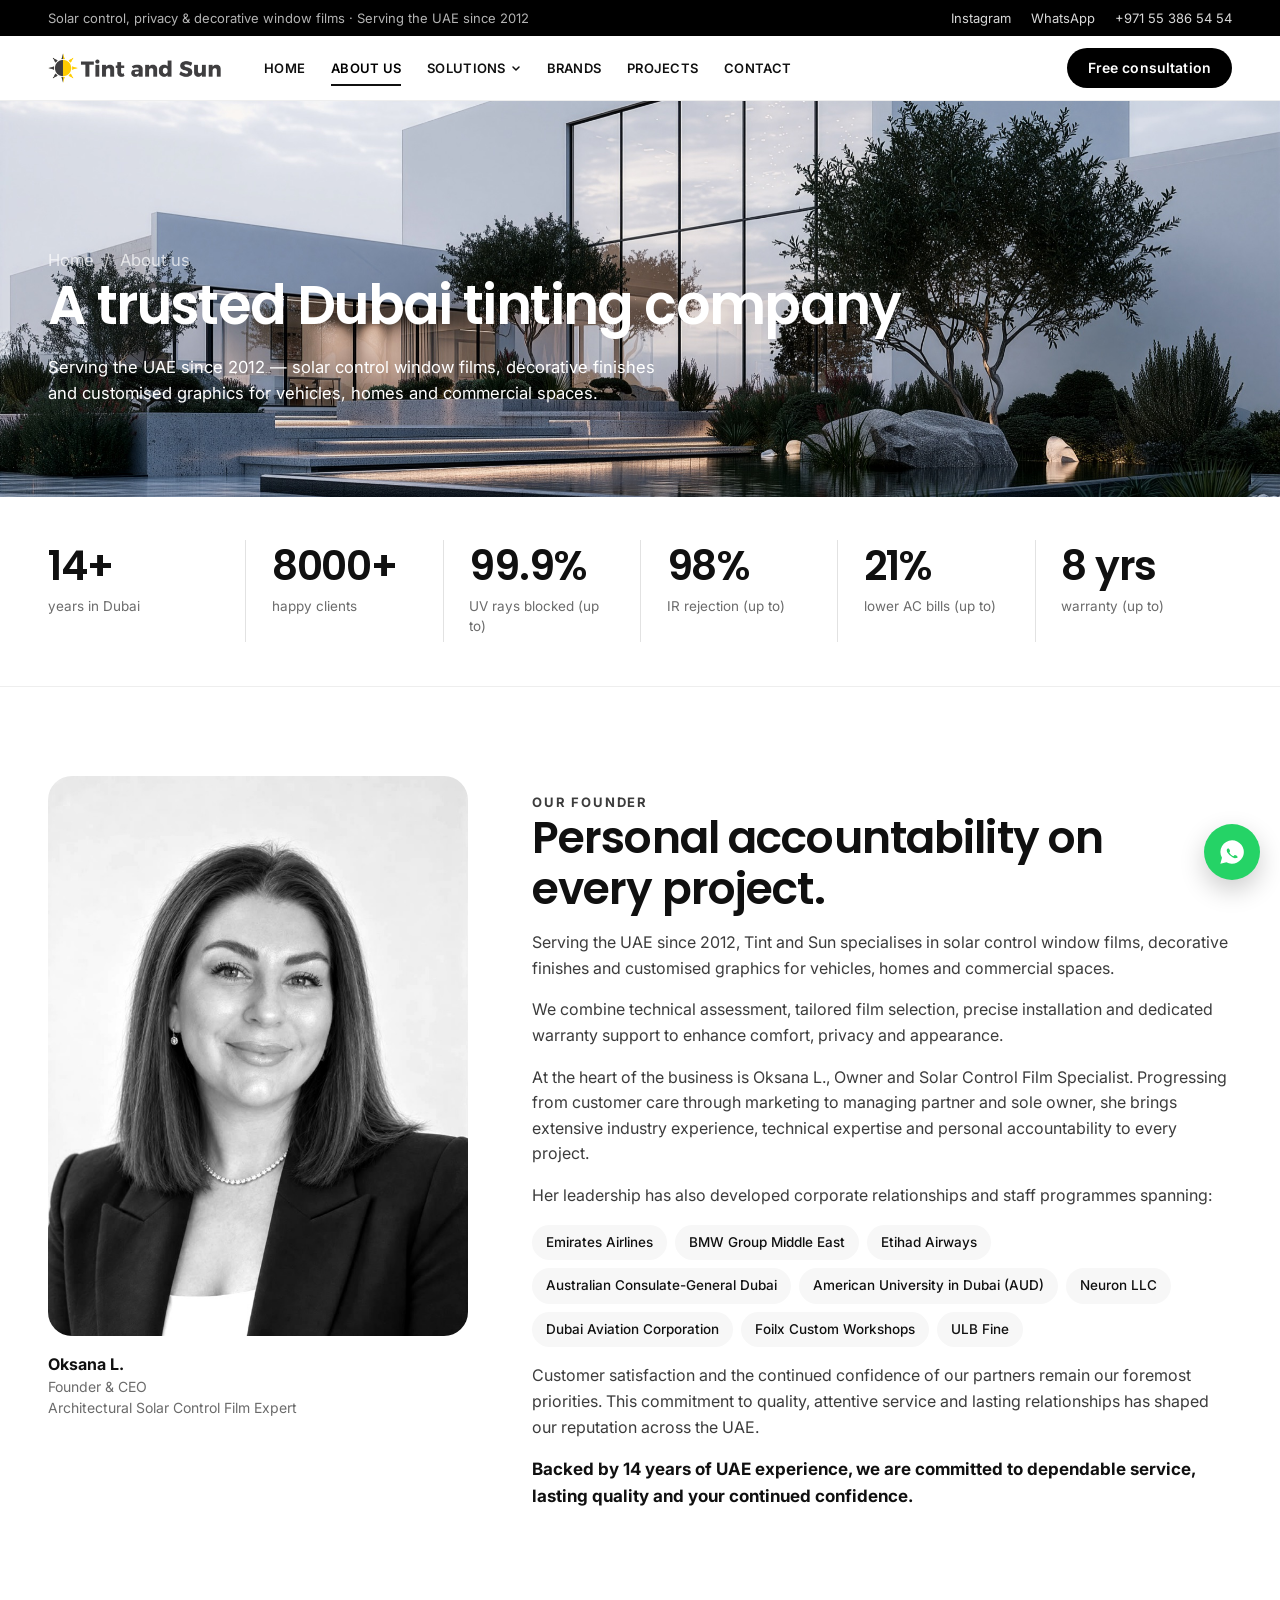
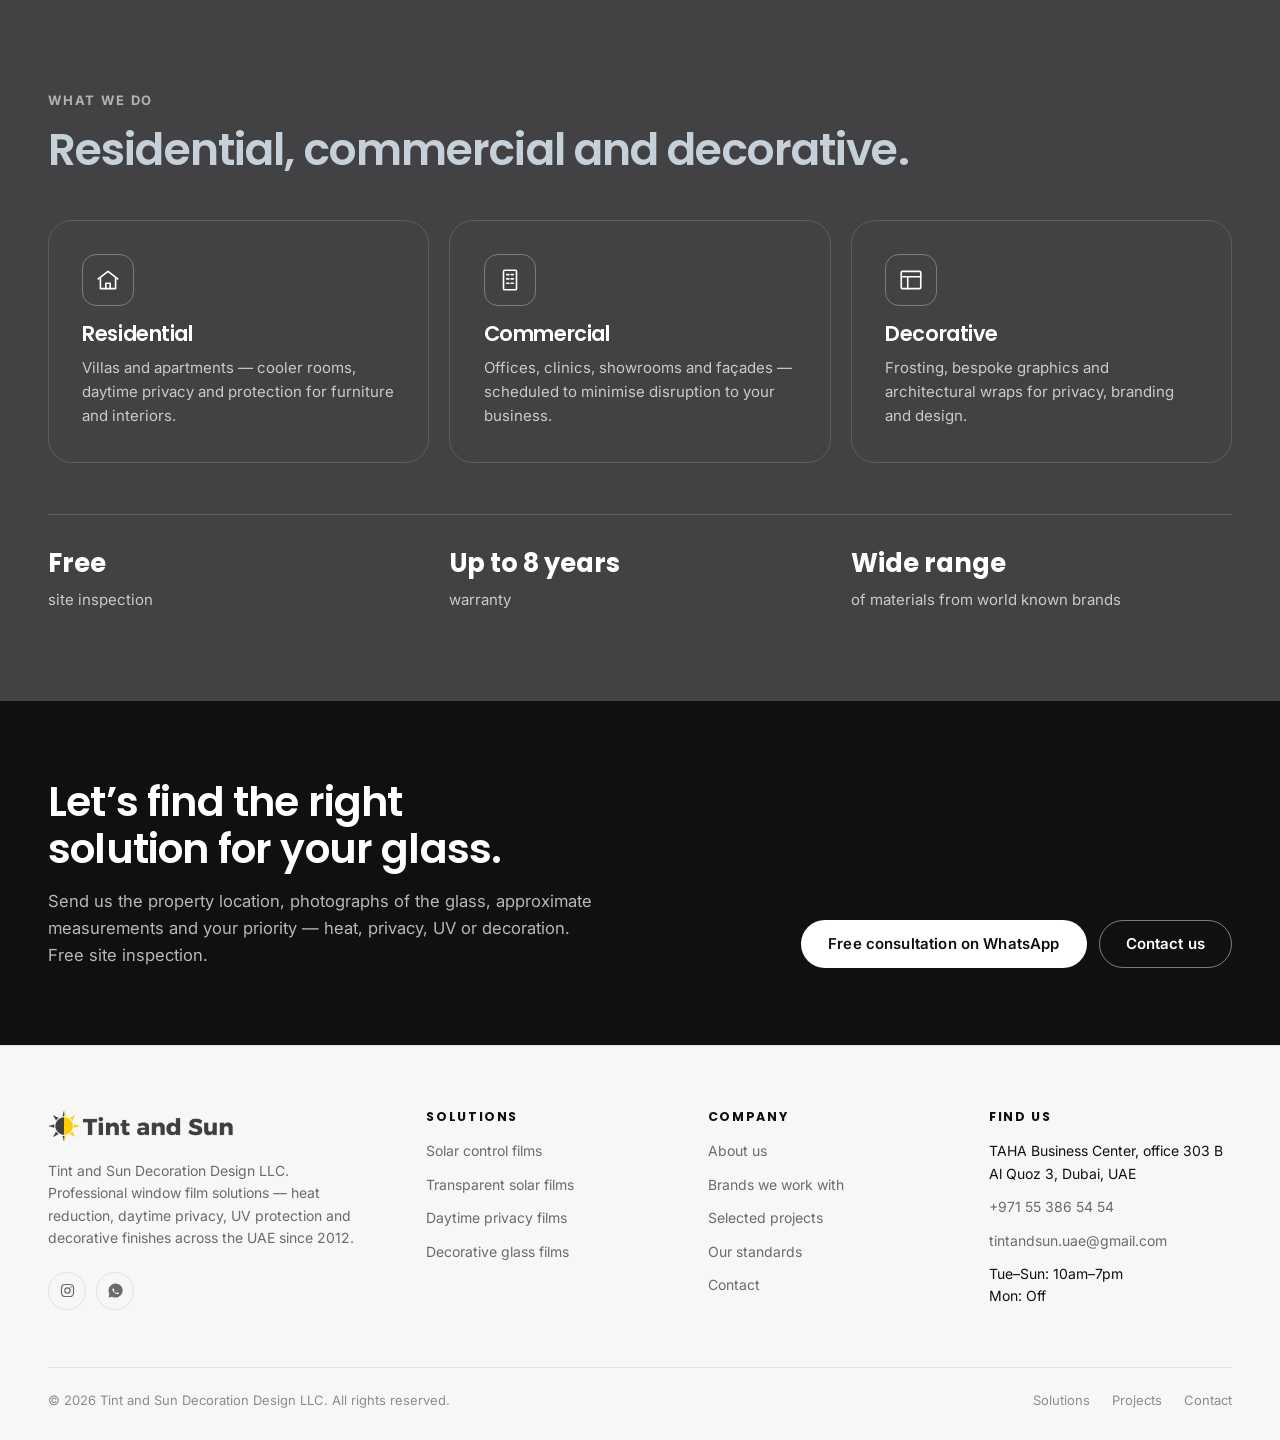
==== commit 6381f29e: "Shorten founder name to Oksana L. Co-Authored-By: Claude Opus 5.5 <noreply@anthropic.com>" ====
--- a/about.html
+++ b/about.html
@@ -4,7 +4,7 @@
 <meta charset="utf-8">
 <meta name="viewport" content="width=device-width, initial-scale=1">
 <title>About Us | Tint and Sun Dubai</title>
-<meta name="description" content="A trusted Dubai tinting company since 2012, led by founder Oksana Lavrinenko, architectural solar control film expert.">
+<meta name="description" content="A trusted Dubai tinting company since 2012, led by founder Oksana L., architectural solar control film expert.">
 <link rel="icon" href="assets/img/favicon.png">
 <link rel="preconnect" href="https://fonts.googleapis.com">
 <link rel="preconnect" href="https://fonts.gstatic.com" crossorigin>
@@ -73,7 +73,7 @@
   <div class="wrap">
     <div class="founder">
       <figure class="founder__media reveal">
-        <img src="assets/img/founder.jpg" alt="Oksana Lavrinenko, Founder and CEO of Tint and Sun">
+        <img src="assets/img/founder.jpg" alt="Oksana L., Founder and CEO of Tint and Sun">
         <figcaption><strong>Oksana L.</strong>Founder &amp; CEO<br>Architectural Solar Control Film Expert</figcaption>
       </figure>
       <div class="founder__text reveal" data-delay="100">
@@ -81,7 +81,7 @@
         <h2 class="h-section">Personal accountability on every project.</h2>
         <p>Serving the UAE since 2012, Tint and Sun specialises in solar control window films, decorative finishes and customised graphics for vehicles, homes and commercial spaces.</p>
         <p>We combine technical assessment, tailored film selection, precise installation and dedicated warranty support to enhance comfort, privacy and appearance.</p>
-        <p>At the heart of the business is Oksana Lavrinenko, Owner and Solar Control Film Specialist. Progressing from customer care through marketing to managing partner and sole owner, she brings extensive industry experience, technical expertise and personal accountability to every project.</p>
+        <p>At the heart of the business is Oksana L., Owner and Solar Control Film Specialist. Progressing from customer care through marketing to managing partner and sole owner, she brings extensive industry experience, technical expertise and personal accountability to every project.</p>
         <p>Her leadership has also developed corporate relationships and staff programmes spanning:</p>
         <ul class="chips">
           <li>Emirates Airlines</li><li>BMW Group Middle East</li><li>Etihad Airways</li><li>Australian Consulate-General Dubai</li>
